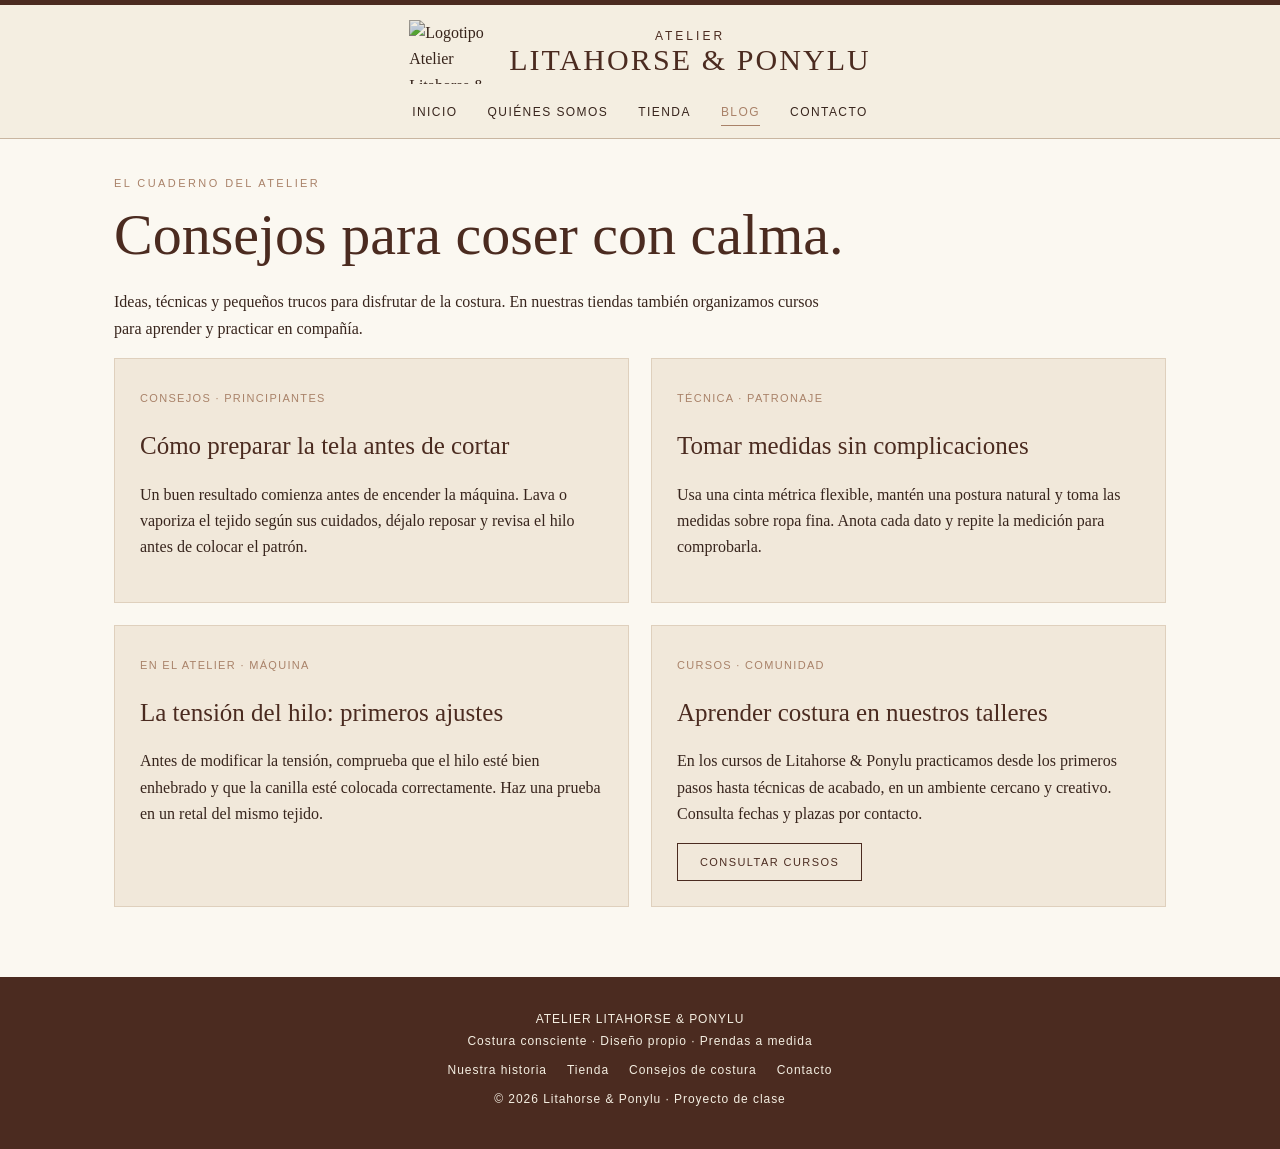
==== blog.html @ 5ae4af1c "Add files via upload" ====
<!doctype html>
<html lang="es"><head><meta charset="utf-8"><meta name="viewport" content="width=device-width, initial-scale=1"><meta name="description" content="Litahorse & Ponylu, atelier de costura y moda femenina en Donostia."><title>Blog de costura | Litahorse & Ponylu</title><link rel="stylesheet" href="style.css"></head>
<body><div class="topline"></div><header><a class="brand" href="index.html"><img src="imagenes/logo-litahorse.jpeg" alt="Logotipo Atelier Litahorse & Ponylu"><span class="brand-name"><small>ATELIER</small><strong>LITAHORSE &amp; PONYLU</strong></span></a><nav aria-label="Navegación principal"><a class="" href="index.html">Inicio</a><a class="" href="quienes-somos.html">Quiénes somos</a><a class="" href="tienda.html">Tienda</a><a class="active" href="blog.html">Blog</a><a class="" href="contacto.html">Contacto</a></nav></header><main>
<div class="eyebrow">El cuaderno del atelier</div><h1>Consejos para coser con calma.</h1><p>Ideas, técnicas y pequeños trucos para disfrutar de la costura. En nuestras tiendas también organizamos cursos para aprender y practicar en compañía.</p><section class="bloglist"><article class="blogitem"><small>CONSEJOS · PRINCIPIANTES</small><h2>Cómo preparar la tela antes de cortar</h2><p>Un buen resultado comienza antes de encender la máquina. Lava o vaporiza el tejido según sus cuidados, déjalo reposar y revisa el hilo antes de colocar el patrón.</p></article><article class="blogitem"><small>TÉCNICA · PATRONAJE</small><h2>Tomar medidas sin complicaciones</h2><p>Usa una cinta métrica flexible, mantén una postura natural y toma las medidas sobre ropa fina. Anota cada dato y repite la medición para comprobarla.</p></article><article class="blogitem"><small>EN EL ATELIER · MÁQUINA</small><h2>La tensión del hilo: primeros ajustes</h2><p>Antes de modificar la tensión, comprueba que el hilo esté bien enhebrado y que la canilla esté colocada correctamente. Haz una prueba en un retal del mismo tejido.</p></article><article class="blogitem"><small>CURSOS · COMUNIDAD</small><h2>Aprender costura en nuestros talleres</h2><p>En los cursos de Litahorse &amp; Ponylu practicamos desde los primeros pasos hasta técnicas de acabado, en un ambiente cercano y creativo. Consulta fechas y plazas por contacto.</p><a class="btn light" href="contacto.html">Consultar cursos</a></article></section>
</main><footer><div>ATELIER LITAHORSE &amp; PONYLU</div><p>Costura consciente · Diseño propio · Prendas a medida</p><div class="footerlinks"><a href="quienes-somos.html">Nuestra historia</a><a href="tienda.html">Tienda</a><a href="blog.html">Consejos de costura</a><a href="contacto.html">Contacto</a></div><p>© 2026 Litahorse &amp; Ponylu · Proyecto de clase</p></footer></body></html>
---- style.css ----
:root{--cream:#f4eee1;--paper:#fbf8f1;--sand:#dfd0b9;--clay:#a98269;--brown:#4b2b20;--ink:#38251d;--muted:#79675b;--line:#c9b6a1}
*{box-sizing:border-box}html{scroll-behavior:smooth}body{margin:0;background:var(--paper);color:var(--ink);font-family:Georgia,'Times New Roman',serif;line-height:1.65}
a{color:inherit;text-decoration:none}img{display:block;max-width:100%}.topline{height:5px;background:var(--brown)}
header{background:var(--cream);border-bottom:1px solid var(--line);padding:15px 5vw 12px}.brand{display:flex;align-items:center;justify-content:center;gap:14px}.brand img{width:86px;height:64px;object-fit:contain;mix-blend-mode:multiply}.brand-name{text-align:center;letter-spacing:.13em;color:var(--brown)}.brand-name small{display:block;font:12px Arial,sans-serif;letter-spacing:.25em}.brand-name strong{display:block;font-size:clamp(20px,3vw,30px);font-weight:normal;line-height:1.1}
nav{display:flex;justify-content:center;flex-wrap:wrap;gap:8px 30px;margin-top:15px;font:12px Arial,sans-serif;letter-spacing:.12em;text-transform:uppercase}nav a{padding:6px 0;border-bottom:1px solid transparent}nav a:hover,nav a.active{border-color:var(--clay);color:var(--clay)}
main{max-width:1180px;margin:auto;padding:38px 5vw 70px}.eyebrow{font:11px Arial,sans-serif;letter-spacing:.22em;text-transform:uppercase;color:var(--clay)}h1,h2,h3{font-weight:normal;color:var(--brown);line-height:1.18}h1{font-size:clamp(34px,5vw,58px);margin:12px 0 20px}h2{font-size:clamp(27px,3vw,38px)}p{max-width:720px}.btn{display:inline-block;background:var(--brown);color:var(--cream);padding:12px 22px;font:11px Arial,sans-serif;letter-spacing:.13em;text-transform:uppercase;border:1px solid var(--brown);transition:.2s}.btn:hover{background:transparent;color:var(--brown)}.btn.light{background:transparent;color:var(--brown)}.hero{display:grid;grid-template-columns:1fr 1.08fr;align-items:center;gap:45px}.hero img{width:100%;height:470px;object-fit:cover}.hero-copy{padding:15px 0}.rule{width:90px;border-top:1px solid var(--clay);margin:25px 0}.split{display:grid;grid-template-columns:1fr 1fr;gap:45px;align-items:center}.split img{width:100%;max-height:480px;object-fit:cover}.section{padding:55px 0}.center{text-align:center}.center p{margin:0 auto 22px}.cards{display:grid;grid-template-columns:repeat(3,1fr);gap:22px}.card{background:#f3ecdf;border:1px solid #e0d2c0;padding:14px}.card img{height:250px;width:100%;object-fit:cover}.card h3{font-size:22px;margin:12px 0 5px}.price{font:13px Arial,sans-serif;color:var(--clay)}.note{background:#eee4d4;padding:24px;border-left:2px solid var(--clay)}.form{display:grid;gap:14px;max-width:650px}.form input,.form textarea,.form select{width:100%;padding:13px;border:1px solid var(--line);background:#fffdf8;font:15px Georgia;color:var(--ink)}.form textarea{min-height:140px}.form label{font:12px Arial,sans-serif;letter-spacing:.08em;text-transform:uppercase}.form button{cursor:pointer;justify-self:start}.bloglist{display:grid;grid-template-columns:1fr 1fr;gap:22px}.blogitem{padding:25px;background:#f1e8da;border:1px solid #dfd0bd}.blogitem h2{font-size:25px}.blogitem small{font:11px Arial,sans-serif;letter-spacing:.12em;color:var(--clay)}footer{background:var(--brown);color:var(--cream);padding:35px 5vw;text-align:center;font:12px Arial,sans-serif;letter-spacing:.08em}footer p{margin:8px auto}.footerlinks{display:flex;justify-content:center;gap:20px;flex-wrap:wrap;margin:15px}
@media(max-width:760px){.brand img{width:65px;height:52px}.hero,.split{grid-template-columns:1fr;gap:24px}.hero img{height:320px}.cards{grid-template-columns:1fr 1fr}.bloglist{grid-template-columns:1fr}main{padding-top:25px}.section{padding:35px 0}nav{gap:8px 16px}}
@media(max-width:480px){.cards{grid-template-columns:1fr}.brand-name strong{font-size:18px}.brand-name small{font-size:10px}}
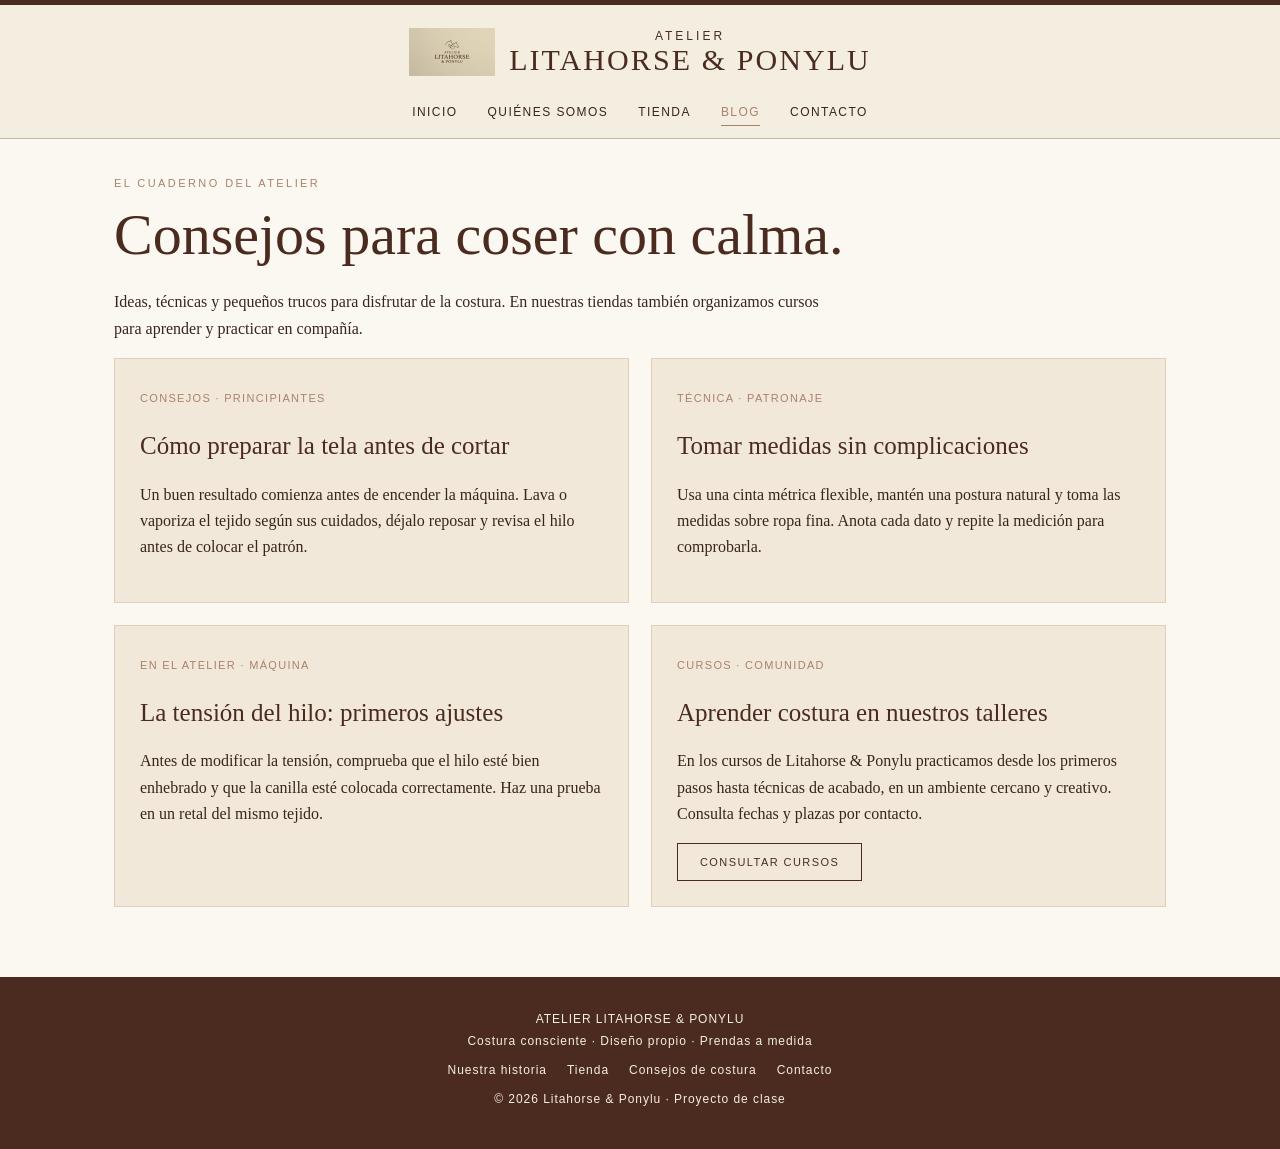
==== commit 33ba47d6: "Fix broken image paths and add family photo to Quiénes somos Co-authored-by: Copilot <223556219+Copi" ====
--- a/blog.html
+++ b/blog.html
@@ -1,5 +1,5 @@
 <!doctype html>
 <html lang="es"><head><meta charset="utf-8"><meta name="viewport" content="width=device-width, initial-scale=1"><meta name="description" content="Litahorse & Ponylu, atelier de costura y moda femenina en Donostia."><title>Blog de costura | Litahorse & Ponylu</title><link rel="stylesheet" href="style.css"></head>
-<body><div class="topline"></div><header><a class="brand" href="index.html"><img src="imagenes/logo-litahorse.jpeg" alt="Logotipo Atelier Litahorse & Ponylu"><span class="brand-name"><small>ATELIER</small><strong>LITAHORSE &amp; PONYLU</strong></span></a><nav aria-label="Navegación principal"><a class="" href="index.html">Inicio</a><a class="" href="quienes-somos.html">Quiénes somos</a><a class="" href="tienda.html">Tienda</a><a class="active" href="blog.html">Blog</a><a class="" href="contacto.html">Contacto</a></nav></header><main>
+<body><div class="topline"></div><header><a class="brand" href="index.html"><img src="logo-litahorse.jpeg" alt="Logotipo Atelier Litahorse & Ponylu"><span class="brand-name"><small>ATELIER</small><strong>LITAHORSE &amp; PONYLU</strong></span></a><nav aria-label="Navegación principal"><a class="" href="index.html">Inicio</a><a class="" href="quienes-somos.html">Quiénes somos</a><a class="" href="tienda.html">Tienda</a><a class="active" href="blog.html">Blog</a><a class="" href="contacto.html">Contacto</a></nav></header><main>
 <div class="eyebrow">El cuaderno del atelier</div><h1>Consejos para coser con calma.</h1><p>Ideas, técnicas y pequeños trucos para disfrutar de la costura. En nuestras tiendas también organizamos cursos para aprender y practicar en compañía.</p><section class="bloglist"><article class="blogitem"><small>CONSEJOS · PRINCIPIANTES</small><h2>Cómo preparar la tela antes de cortar</h2><p>Un buen resultado comienza antes de encender la máquina. Lava o vaporiza el tejido según sus cuidados, déjalo reposar y revisa el hilo antes de colocar el patrón.</p></article><article class="blogitem"><small>TÉCNICA · PATRONAJE</small><h2>Tomar medidas sin complicaciones</h2><p>Usa una cinta métrica flexible, mantén una postura natural y toma las medidas sobre ropa fina. Anota cada dato y repite la medición para comprobarla.</p></article><article class="blogitem"><small>EN EL ATELIER · MÁQUINA</small><h2>La tensión del hilo: primeros ajustes</h2><p>Antes de modificar la tensión, comprueba que el hilo esté bien enhebrado y que la canilla esté colocada correctamente. Haz una prueba en un retal del mismo tejido.</p></article><article class="blogitem"><small>CURSOS · COMUNIDAD</small><h2>Aprender costura en nuestros talleres</h2><p>En los cursos de Litahorse &amp; Ponylu practicamos desde los primeros pasos hasta técnicas de acabado, en un ambiente cercano y creativo. Consulta fechas y plazas por contacto.</p><a class="btn light" href="contacto.html">Consultar cursos</a></article></section>
 </main><footer><div>ATELIER LITAHORSE &amp; PONYLU</div><p>Costura consciente · Diseño propio · Prendas a medida</p><div class="footerlinks"><a href="quienes-somos.html">Nuestra historia</a><a href="tienda.html">Tienda</a><a href="blog.html">Consejos de costura</a><a href="contacto.html">Contacto</a></div><p>© 2026 Litahorse &amp; Ponylu · Proyecto de clase</p></footer></body></html>
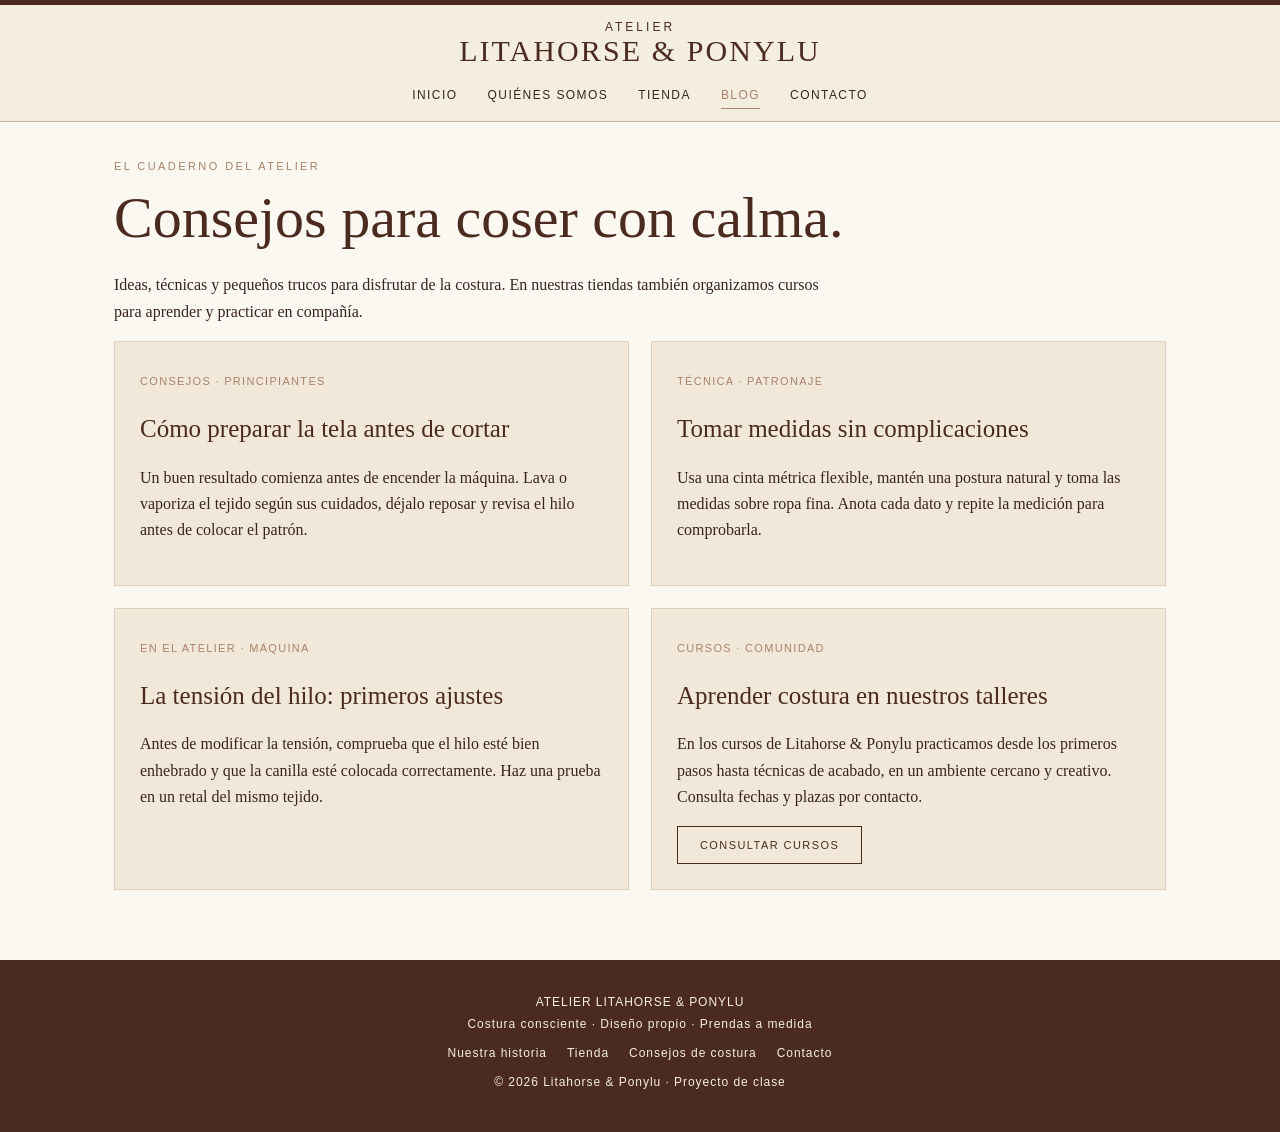
==== commit 4feef0dc: "Fix HTML structure and update blog content" ====
--- a/blog.html
+++ b/blog.html
@@ -1,5 +1,5 @@
 <!doctype html>
 <html lang="es"><head><meta charset="utf-8"><meta name="viewport" content="width=device-width, initial-scale=1"><meta name="description" content="Litahorse & Ponylu, atelier de costura y moda femenina en Donostia."><title>Blog de costura | Litahorse & Ponylu</title><link rel="stylesheet" href="style.css"></head>
-<body><div class="topline"></div><header><a class="brand" href="index.html"><img src="logo-litahorse.jpeg" alt="Logotipo Atelier Litahorse & Ponylu"><span class="brand-name"><small>ATELIER</small><strong>LITAHORSE &amp; PONYLU</strong></span></a><nav aria-label="Navegación principal"><a class="" href="index.html">Inicio</a><a class="" href="quienes-somos.html">Quiénes somos</a><a class="" href="tienda.html">Tienda</a><a class="active" href="blog.html">Blog</a><a class="" href="contacto.html">Contacto</a></nav></header><main>
+<body><div class="topline"></div><header><a class="brand" href="index.html"><span class="brand-name"><small>ATELIER</small><strong>LITAHORSE &amp; PONYLU</strong></span></a><nav aria-label="Navegación principal"><a class="" href="index.html">Inicio</a><a class="" href="quienes-somos.html">Quiénes somos</a><a class="" href="tienda.html">Tienda</a><a class="active" href="blog.html">Blog</a><a class="" href="contacto.html">Contacto</a></nav></header><main>
 <div class="eyebrow">El cuaderno del atelier</div><h1>Consejos para coser con calma.</h1><p>Ideas, técnicas y pequeños trucos para disfrutar de la costura. En nuestras tiendas también organizamos cursos para aprender y practicar en compañía.</p><section class="bloglist"><article class="blogitem"><small>CONSEJOS · PRINCIPIANTES</small><h2>Cómo preparar la tela antes de cortar</h2><p>Un buen resultado comienza antes de encender la máquina. Lava o vaporiza el tejido según sus cuidados, déjalo reposar y revisa el hilo antes de colocar el patrón.</p></article><article class="blogitem"><small>TÉCNICA · PATRONAJE</small><h2>Tomar medidas sin complicaciones</h2><p>Usa una cinta métrica flexible, mantén una postura natural y toma las medidas sobre ropa fina. Anota cada dato y repite la medición para comprobarla.</p></article><article class="blogitem"><small>EN EL ATELIER · MÁQUINA</small><h2>La tensión del hilo: primeros ajustes</h2><p>Antes de modificar la tensión, comprueba que el hilo esté bien enhebrado y que la canilla esté colocada correctamente. Haz una prueba en un retal del mismo tejido.</p></article><article class="blogitem"><small>CURSOS · COMUNIDAD</small><h2>Aprender costura en nuestros talleres</h2><p>En los cursos de Litahorse &amp; Ponylu practicamos desde los primeros pasos hasta técnicas de acabado, en un ambiente cercano y creativo. Consulta fechas y plazas por contacto.</p><a class="btn light" href="contacto.html">Consultar cursos</a></article></section>
-</main><footer><div>ATELIER LITAHORSE &amp; PONYLU</div><p>Costura consciente · Diseño propio · Prendas a medida</p><div class="footerlinks"><a href="quienes-somos.html">Nuestra historia</a><a href="tienda.html">Tienda</a><a href="blog.html">Consejos de costura</a><a href="contacto.html">Contacto</a></div><p>© 2026 Litahorse &amp; Ponylu · Proyecto de clase</p></footer></body></html>+</main><footer><div>ATELIER LITAHORSE &amp; PONYLU</div><p>Costura consciente · Diseño propio · Prendas a medida</p><div class="footerlinks"><a href="quienes-somos.html">Nuestra historia</a><a href="tienda.html">Tienda</a><a href="blog.html">Consejos de costura</a><a href="contacto.html">Contacto</a></div><p>© 2026 Litahorse &amp; Ponylu · Proyecto de clase</p></footer></body></html>
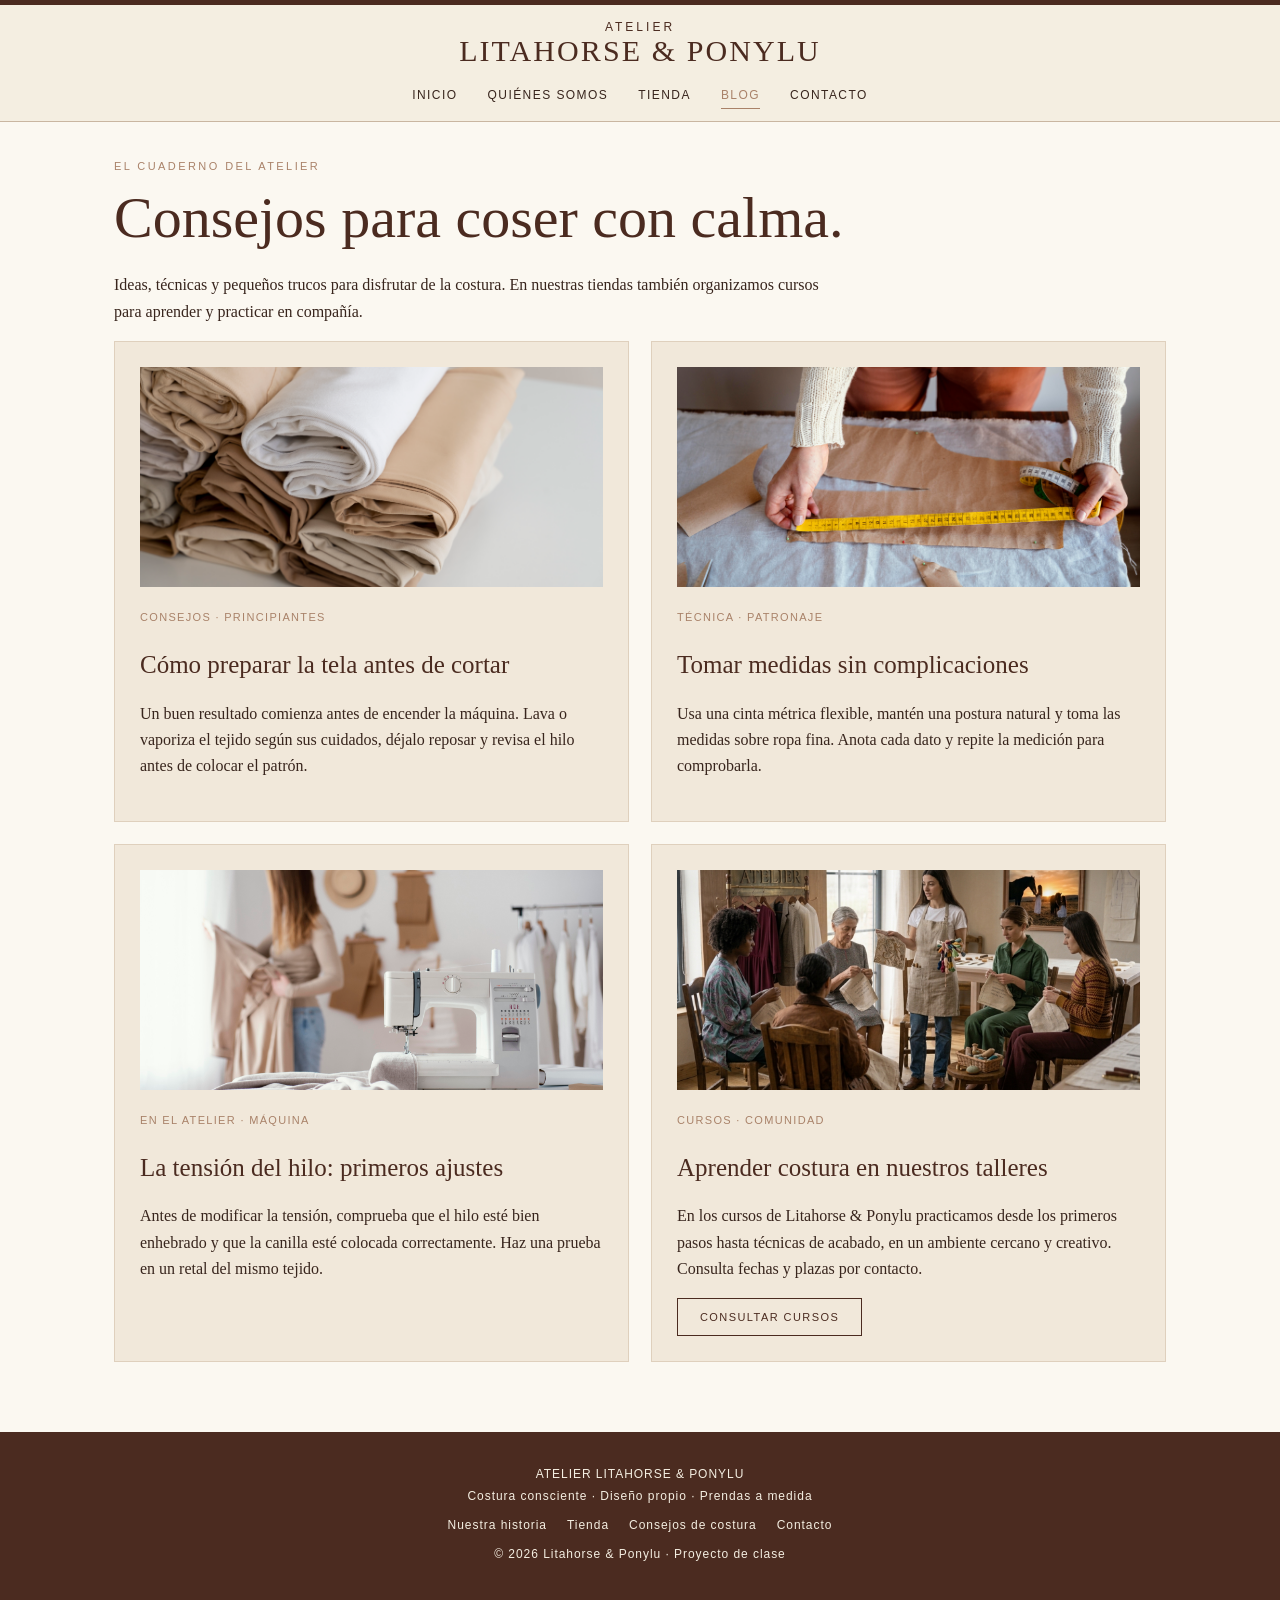
==== commit fcdf37a8: "Add images to blog posts Co-authored-by: Copilot <223556219+Copilot@users.noreply.github.com>" ====
--- a/blog.html
+++ b/blog.html
@@ -1,5 +1,5 @@
 <!doctype html>
 <html lang="es"><head><meta charset="utf-8"><meta name="viewport" content="width=device-width, initial-scale=1"><meta name="description" content="Litahorse & Ponylu, atelier de costura y moda femenina en Donostia."><title>Blog de costura | Litahorse & Ponylu</title><link rel="stylesheet" href="style.css"></head>
 <body><div class="topline"></div><header><a class="brand" href="index.html"><span class="brand-name"><small>ATELIER</small><strong>LITAHORSE &amp; PONYLU</strong></span></a><nav aria-label="Navegación principal"><a class="" href="index.html">Inicio</a><a class="" href="quienes-somos.html">Quiénes somos</a><a class="" href="tienda.html">Tienda</a><a class="active" href="blog.html">Blog</a><a class="" href="contacto.html">Contacto</a></nav></header><main>
-<div class="eyebrow">El cuaderno del atelier</div><h1>Consejos para coser con calma.</h1><p>Ideas, técnicas y pequeños trucos para disfrutar de la costura. En nuestras tiendas también organizamos cursos para aprender y practicar en compañía.</p><section class="bloglist"><article class="blogitem"><small>CONSEJOS · PRINCIPIANTES</small><h2>Cómo preparar la tela antes de cortar</h2><p>Un buen resultado comienza antes de encender la máquina. Lava o vaporiza el tejido según sus cuidados, déjalo reposar y revisa el hilo antes de colocar el patrón.</p></article><article class="blogitem"><small>TÉCNICA · PATRONAJE</small><h2>Tomar medidas sin complicaciones</h2><p>Usa una cinta métrica flexible, mantén una postura natural y toma las medidas sobre ropa fina. Anota cada dato y repite la medición para comprobarla.</p></article><article class="blogitem"><small>EN EL ATELIER · MÁQUINA</small><h2>La tensión del hilo: primeros ajustes</h2><p>Antes de modificar la tensión, comprueba que el hilo esté bien enhebrado y que la canilla esté colocada correctamente. Haz una prueba en un retal del mismo tejido.</p></article><article class="blogitem"><small>CURSOS · COMUNIDAD</small><h2>Aprender costura en nuestros talleres</h2><p>En los cursos de Litahorse &amp; Ponylu practicamos desde los primeros pasos hasta técnicas de acabado, en un ambiente cercano y creativo. Consulta fechas y plazas por contacto.</p><a class="btn light" href="contacto.html">Consultar cursos</a></article></section>
+<div class="eyebrow">El cuaderno del atelier</div><h1>Consejos para coser con calma.</h1><p>Ideas, técnicas y pequeños trucos para disfrutar de la costura. En nuestras tiendas también organizamos cursos para aprender y practicar en compañía.</p><section class="bloglist"><article class="blogitem"><img src="telas.jpg" alt="Telas preparadas para cortar"><small>CONSEJOS · PRINCIPIANTES</small><h2>Cómo preparar la tela antes de cortar</h2><p>Un buen resultado comienza antes de encender la máquina. Lava o vaporiza el tejido según sus cuidados, déjalo reposar y revisa el hilo antes de colocar el patrón.</p></article><article class="blogitem"><img src="medidas.jpg" alt="Cinta métrica tomando medidas"><small>TÉCNICA · PATRONAJE</small><h2>Tomar medidas sin complicaciones</h2><p>Usa una cinta métrica flexible, mantén una postura natural y toma las medidas sobre ropa fina. Anota cada dato y repite la medición para comprobarla.</p></article><article class="blogitem"><img src="maquina.jpg" alt="Máquina de coser"><small>EN EL ATELIER · MÁQUINA</small><h2>La tensión del hilo: primeros ajustes</h2><p>Antes de modificar la tensión, comprueba que el hilo esté bien enhebrado y que la canilla esté colocada correctamente. Haz una prueba en un retal del mismo tejido.</p></article><article class="blogitem"><img src="formacion.jpg" alt="Taller de costura"><small>CURSOS · COMUNIDAD</small><h2>Aprender costura en nuestros talleres</h2><p>En los cursos de Litahorse &amp; Ponylu practicamos desde los primeros pasos hasta técnicas de acabado, en un ambiente cercano y creativo. Consulta fechas y plazas por contacto.</p><a class="btn light" href="contacto.html">Consultar cursos</a></article></section>
 </main><footer><div>ATELIER LITAHORSE &amp; PONYLU</div><p>Costura consciente · Diseño propio · Prendas a medida</p><div class="footerlinks"><a href="quienes-somos.html">Nuestra historia</a><a href="tienda.html">Tienda</a><a href="blog.html">Consejos de costura</a><a href="contacto.html">Contacto</a></div><p>© 2026 Litahorse &amp; Ponylu · Proyecto de clase</p></footer></body></html>
--- a/style.css
+++ b/style.css
@@ -4,6 +4,15 @@
 a{color:inherit;text-decoration:none}img{display:block;max-width:100%}.topline{height:5px;background:var(--brown)}
 header{background:var(--cream);border-bottom:1px solid var(--line);padding:15px 5vw 12px}.brand{display:flex;align-items:center;justify-content:center;gap:14px}.brand img{width:86px;height:64px;object-fit:contain;mix-blend-mode:multiply}.brand-name{text-align:center;letter-spacing:.13em;color:var(--brown)}.brand-name small{display:block;font:12px Arial,sans-serif;letter-spacing:.25em}.brand-name strong{display:block;font-size:clamp(20px,3vw,30px);font-weight:normal;line-height:1.1}
 nav{display:flex;justify-content:center;flex-wrap:wrap;gap:8px 30px;margin-top:15px;font:12px Arial,sans-serif;letter-spacing:.12em;text-transform:uppercase}nav a{padding:6px 0;border-bottom:1px solid transparent}nav a:hover,nav a.active{border-color:var(--clay);color:var(--clay)}
-main{max-width:1180px;margin:auto;padding:38px 5vw 70px}.eyebrow{font:11px Arial,sans-serif;letter-spacing:.22em;text-transform:uppercase;color:var(--clay)}h1,h2,h3{font-weight:normal;color:var(--brown);line-height:1.18}h1{font-size:clamp(34px,5vw,58px);margin:12px 0 20px}h2{font-size:clamp(27px,3vw,38px)}p{max-width:720px}.btn{display:inline-block;background:var(--brown);color:var(--cream);padding:12px 22px;font:11px Arial,sans-serif;letter-spacing:.13em;text-transform:uppercase;border:1px solid var(--brown);transition:.2s}.btn:hover{background:transparent;color:var(--brown)}.btn.light{background:transparent;color:var(--brown)}.hero{display:grid;grid-template-columns:1fr 1.08fr;align-items:center;gap:45px}.hero img{width:100%;height:470px;object-fit:cover}.hero-copy{padding:15px 0}.rule{width:90px;border-top:1px solid var(--clay);margin:25px 0}.split{display:grid;grid-template-columns:1fr 1fr;gap:45px;align-items:center}.split img{width:100%;max-height:480px;object-fit:cover}.section{padding:55px 0}.center{text-align:center}.center p{margin:0 auto 22px}.cards{display:grid;grid-template-columns:repeat(3,1fr);gap:22px}.card{background:#f3ecdf;border:1px solid #e0d2c0;padding:14px}.card img{height:250px;width:100%;object-fit:cover}.card h3{font-size:22px;margin:12px 0 5px}.price{font:13px Arial,sans-serif;color:var(--clay)}.note{background:#eee4d4;padding:24px;border-left:2px solid var(--clay)}.form{display:grid;gap:14px;max-width:650px}.form input,.form textarea,.form select{width:100%;padding:13px;border:1px solid var(--line);background:#fffdf8;font:15px Georgia;color:var(--ink)}.form textarea{min-height:140px}.form label{font:12px Arial,sans-serif;letter-spacing:.08em;text-transform:uppercase}.form button{cursor:pointer;justify-self:start}.bloglist{display:grid;grid-template-columns:1fr 1fr;gap:22px}.blogitem{padding:25px;background:#f1e8da;border:1px solid #dfd0bd}.blogitem h2{font-size:25px}.blogitem small{font:11px Arial,sans-serif;letter-spacing:.12em;color:var(--clay)}footer{background:var(--brown);color:var(--cream);padding:35px 5vw;text-align:center;font:12px Arial,sans-serif;letter-spacing:.08em}footer p{margin:8px auto}.footerlinks{display:flex;justify-content:center;gap:20px;flex-wrap:wrap;margin:15px}
-@media(max-width:760px){.brand img{width:65px;height:52px}.hero,.split{grid-template-columns:1fr;gap:24px}.hero img{height:320px}.cards{grid-template-columns:1fr 1fr}.bloglist{grid-template-columns:1fr}main{padding-top:25px}.section{padding:35px 0}nav{gap:8px 16px}}
+main{max-width:1180px;margin:auto;padding:38px 5vw 70px}.eyebrow{font:11px Arial,sans-serif;letter-spacing:.22em;text-transform:uppercase;color:var(--clay)}h1,h2,h3{font-weight:normal;color:var(--brown);line-height:1.18}h1{font-size:clamp(34px,5vw,58px);margin:12px 0 20px}h2{font-size:clamp(27px,3vw,38px)}p{max-width:720px}.btn{display:inline-block;background:var(--brown);color:var(--cream);padding:12px 22px;font:11px Arial,sans-serif;letter-spacing:.13em;text-transform:uppercase;border:1px solid var(--brown);transition:.2s}.btn:hover{background:transparent;color:var(--brown)}.btn.light{background:transparent;color:var(--brown)}.hero{display:grid;grid-template-columns:1fr 1.08fr;align-items:center;gap:45px}.hero img{width:100%;height:470px;object-fit:cover}.hero-copy{padding:15px 0}.rule{width:90px;border-top:1px solid var(--clay);margin:25px 0}.split{display:grid;grid-template-columns:1fr 1fr;gap:45px;align-items:center}.split img{width:100%;max-height:480px;object-fit:cover}.section{padding:55px 0}.center{text-align:center}.center p{margin:0 auto 22px}.cards{display:grid;grid-template-columns:repeat(3,1fr);gap:22px}.locations-grid{display:grid;gap:20px}.locations-grid>img{width:100%;height:auto}.location-addresses{display:grid;grid-template-columns:repeat(3,minmax(0,1fr));gap:22px;text-align:center}.location-addresses h3{font-size:22px;margin:0 0 5px}.location-addresses address{font-style:normal}.card{background:#f3ecdf;border:1px solid #e0d2c0;padding:14px}.card img{height:250px;width:100%;object-fit:cover}.card h3{font-size:22px;margin:12px 0 5px}.price{font:13px Arial,sans-serif;color:var(--clay)}.note{background:#eee4d4;padding:24px;border-left:2px solid var(--clay)}.form{display:grid;gap:14px;max-width:650px}.form input,.form textarea,.form select{width:100%;padding:13px;border:1px solid var(--line);background:#fffdf8;font:15px Georgia;color:var(--ink)}.form textarea{min-height:140px}.form label{font:12px Arial,sans-serif;letter-spacing:.08em;text-transform:uppercase}.form button{cursor:pointer;justify-self:start}.bloglist{display:grid;grid-template-columns:1fr 1fr;gap:22px}.blogitem{padding:25px;background:#f1e8da;border:1px solid #dfd0bd}.blogitem img{width:100%;height:220px;object-fit:cover;margin-bottom:16px;display:block}.blogitem h2{font-size:25px}.blogitem small{font:11px Arial,sans-serif;letter-spacing:.12em;color:var(--clay)}footer{background:var(--brown);color:var(--cream);padding:35px 5vw;text-align:center;font:12px Arial,sans-serif;letter-spacing:.08em}footer p{margin:8px auto}.footerlinks{display:flex;justify-content:center;gap:20px;flex-wrap:wrap;margin:15px}
+@media(max-width:760px){.brand img{width:65px;height:52px}.hero,.split{grid-template-columns:1fr;gap:24px}.hero img{height:320px}.cards{grid-template-columns:1fr 1fr}.location-addresses{grid-template-columns:1fr;gap:14px}.bloglist{grid-template-columns:1fr}main{padding-top:25px}.section{padding:35px 0}nav{gap:8px 16px}}
 @media(max-width:480px){.cards{grid-template-columns:1fr}.brand-name strong{font-size:18px}.brand-name small{font-size:10px}}
+
+.catalog-zoom{display:flex;align-items:center;justify-content:space-between;gap:30px;margin:40px 0 60px calc(50% - 50vw);margin-right:calc(50% - 50vw);overflow:hidden;padding-left:5vw}.catalog-text{flex:1}.catalog-zoom img{width:50vw;max-width:50vw;height:auto;display:block;transform-origin:right center;will-change:transform,opacity;margin-left:auto}
+.collage{display:grid;grid-template-columns:1.2fr 1fr;grid-template-rows:260px 260px;gap:18px;margin-top:70px}.collage figure{margin:0;overflow:hidden;will-change:transform,opacity}.collage figure:first-child{grid-row:span 2}.collage img{width:100%;height:100%;object-fit:cover;display:block}
+.hero-copy,.card{animation:rise .9s ease both}.card:nth-child(2){animation-delay:.15s}.card:nth-child(3){animation-delay:.3s}.hero img{animation:rise 1.1s ease both}@keyframes rise{from{opacity:0;transform:translateY(30px)}to{opacity:1;transform:none}}
+@media(max-width:760px){.catalog-zoom{flex-direction:column;align-items:flex-start;padding-left:5vw}.catalog-zoom img{width:90vw;max-width:90vw}.collage{grid-template-columns:1fr;grid-template-rows:none}.collage figure:first-child{grid-row:auto}.collage figure{height:260px}}
+@media(prefers-reduced-motion:reduce){*{animation:none!important}}
+body{overflow-x:hidden}
+
+.hero{grid-template-columns:1fr}.hero-copy p{max-width:none}
